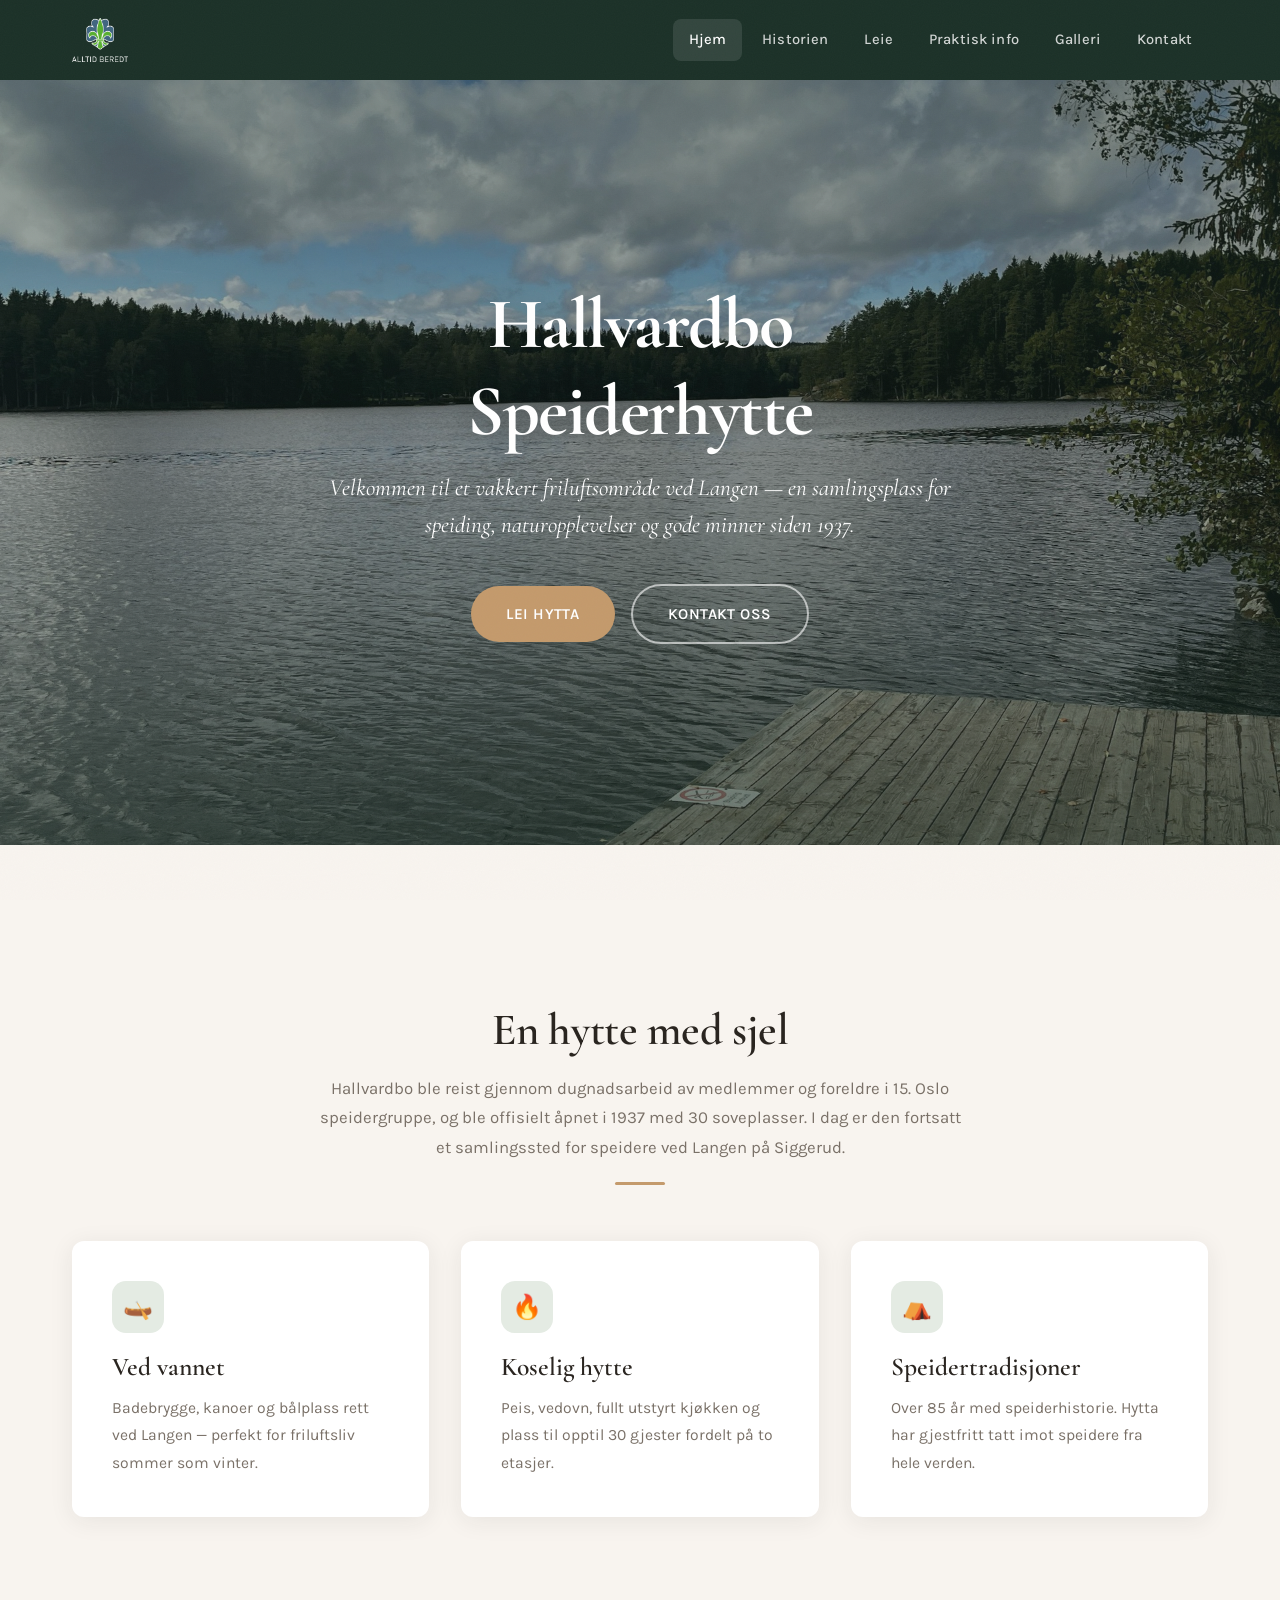
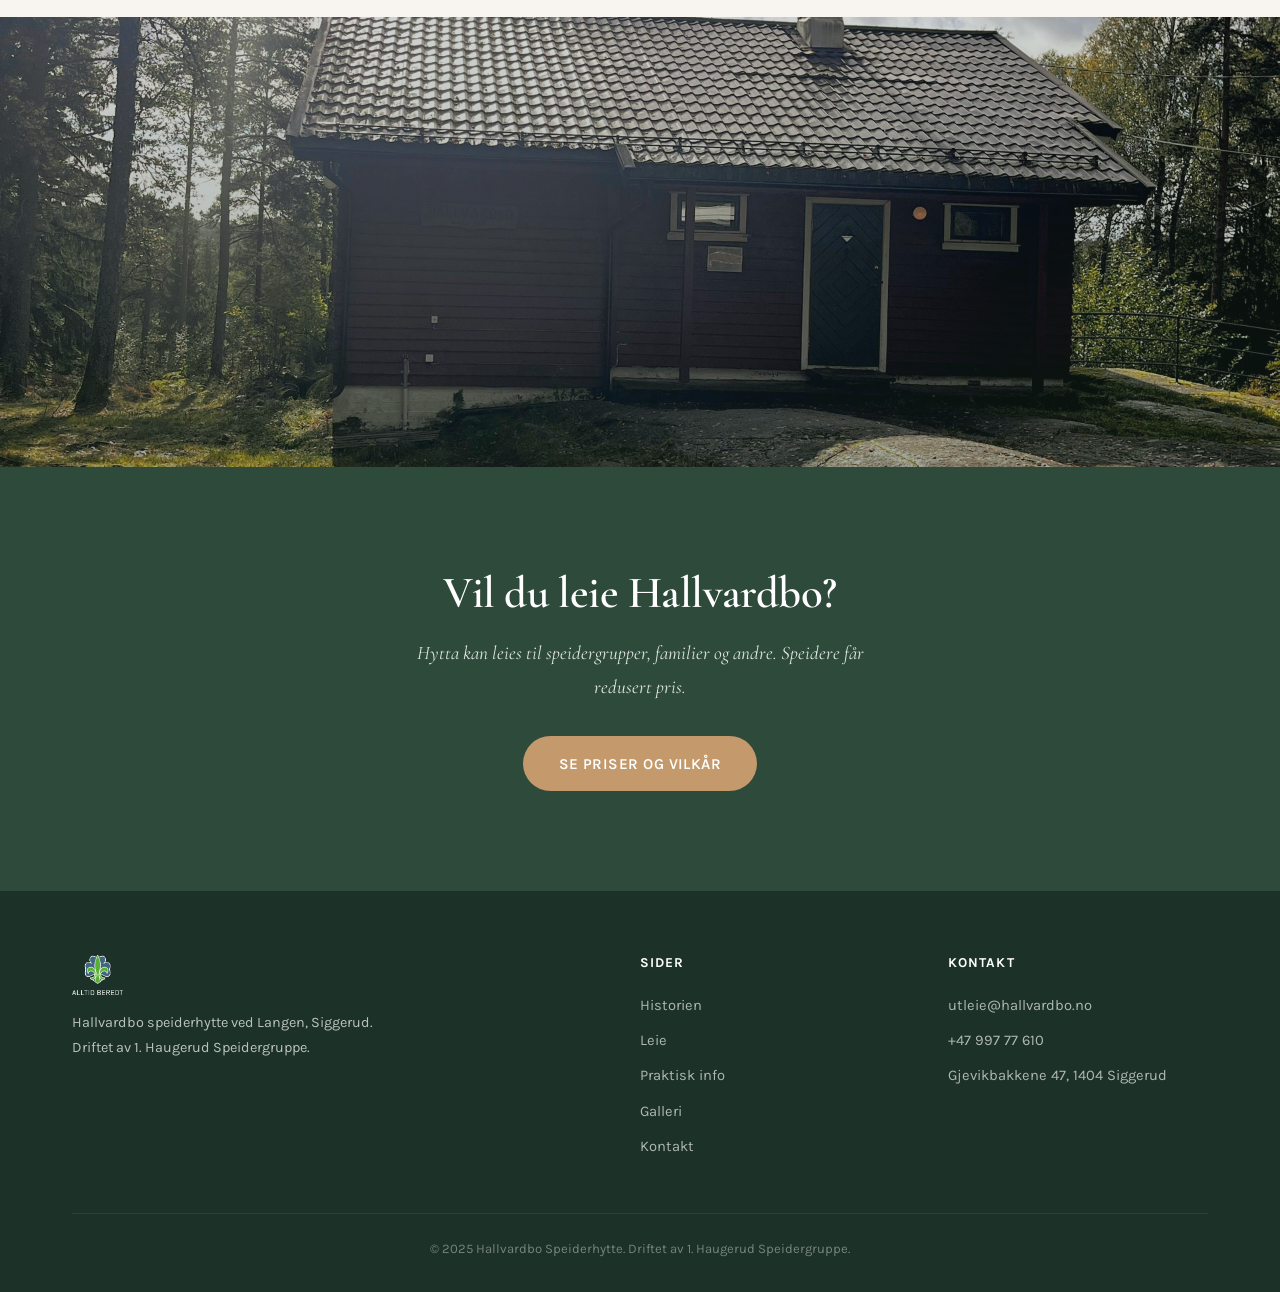
==== index.html @ 91730b1a "Initial commit: Hallvardbo speiderhytte static site Static HTML/CSS rebuild of hallvardbo.no with al" ====
<!DOCTYPE html>
<html lang="no">
<head>
  <meta charset="UTF-8">
  <meta name="viewport" content="width=device-width, initial-scale=1.0">
  <title>Hallvardbo Speiderhytte — Ved Langen, Siggerud</title>
  <meta name="description" content="Hallvardbo speiderhytte ligger i et vakkert friluftsområde ved Langen. Lei hytta til speidertur, familiesamling eller helgetur.">
  <link rel="stylesheet" href="css/style.css">
</head>
<body>

  <!-- HEADER -->
  <header class="header">
    <div class="header__inner">
      <a href="index.html"><img src="images/logo.png" alt="Hallvardbo Speiderhytte" class="header__logo"></a>
      <nav class="nav">
        <a href="index.html" class="active">Hjem</a>
        <a href="historien.html">Historien</a>
        <a href="leie.html">Leie</a>
        <a href="praktisk-info.html">Praktisk info</a>
        <a href="galleri.html">Galleri</a>
        <a href="kontakt.html">Kontakt</a>
      </nav>
      <button class="hamburger" aria-label="Meny">
        <span></span><span></span><span></span>
      </button>
    </div>
  </header>
  <nav class="mobile-nav">
    <a href="index.html" class="active">Hjem</a>
    <a href="historien.html">Historien</a>
    <a href="leie.html">Leie</a>
    <a href="praktisk-info.html">Praktisk info</a>
    <a href="galleri.html">Galleri</a>
    <a href="kontakt.html">Kontakt</a>
  </nav>

  <!-- HERO -->
  <section class="hero">
    <div class="hero__bg" style="background-image: url('images/brygge1.jpg')"></div>
    <div class="hero__content">
      <h1>Hallvardbo Speiderhytte</h1>
      <p class="hero__subtitle">Velkommen til et vakkert friluftsområde ved Langen — en samlingsplass for speiding, naturopplevelser og gode minner siden 1937.</p>
      <a href="leie.html" class="btn btn--primary">Lei hytta</a>
      <a href="kontakt.html" class="btn btn--outline" style="margin-left: 0.75rem;">Kontakt oss</a>
    </div>
  </section>

  <!-- WAVE -->
  <svg class="wave" viewBox="0 0 1440 60" preserveAspectRatio="none">
    <path d="M0,20 C360,55 720,0 1080,30 C1260,45 1380,10 1440,25 L1440,60 L0,60 Z" fill="var(--cream)"/>
  </svg>

  <!-- INTRO -->
  <section class="section section--cream">
    <div class="container">
      <div class="section-intro fade-up">
        <h2>En hytte med sjel</h2>
        <p>Hallvardbo ble reist gjennom dugnadsarbeid av medlemmer og foreldre i 15. Oslo speidergruppe, og ble offisielt åpnet i 1937 med 30 soveplasser. I dag er den fortsatt et samlingssted for speidere ved Langen på Siggerud.</p>
        <div class="divider"></div>
      </div>
      <div class="grid-3 stagger">
        <div class="card fade-up">
          <div class="card__icon">&#x1F6F6;</div>
          <h3>Ved vannet</h3>
          <p>Badebrygge, kanoer og bålplass rett ved Langen — perfekt for friluftsliv sommer som vinter.</p>
        </div>
        <div class="card fade-up">
          <div class="card__icon">&#x1F525;</div>
          <h3>Koselig hytte</h3>
          <p>Peis, vedovn, fullt utstyrt kjøkken og plass til opptil 30 gjester fordelt på to etasjer.</p>
        </div>
        <div class="card fade-up">
          <div class="card__icon">&#x26FA;</div>
          <h3>Speidertradisjoner</h3>
          <p>Over 85 år med speiderhistorie. Hytta har gjestfritt tatt imot speidere fra hele verden.</p>
        </div>
      </div>
    </div>
  </section>

  <!-- IMAGE BREAK -->
  <section style="position:relative; height:50vh; min-height:300px; overflow:hidden;">
    <div style="position:absolute; inset:0; background: url('images/forsiden.jpg') center/cover;"></div>
    <div style="position:absolute; inset:0; background: linear-gradient(180deg, rgba(28,49,40,0.2) 0%, rgba(28,49,40,0.4) 100%);"></div>
  </section>

  <!-- CTA -->
  <section class="section section--forest">
    <div class="container text-center">
      <div class="fade-up">
        <h2 style="margin-bottom: 1rem;">Vil du leie Hallvardbo?</h2>
        <p class="serif-italic" style="font-size: 1.2rem; opacity: 0.85; margin-bottom: 2rem; max-width: 500px; margin-left: auto; margin-right: auto;">Hytta kan leies til speidergrupper, familier og andre. Speidere får redusert pris.</p>
        <a href="leie.html" class="btn btn--primary">Se priser og vilkår</a>
      </div>
    </div>
  </section>

  <!-- FOOTER -->
  <footer class="footer">
    <div class="container">
      <div class="footer__inner">
        <div class="footer__brand">
          <img src="images/logo.png" alt="Hallvardbo">
          <p>Hallvardbo speiderhytte ved Langen, Siggerud. Driftet av 1. Haugerud Speidergruppe.</p>
        </div>
        <div>
          <h4>Sider</h4>
          <a href="historien.html">Historien</a>
          <a href="leie.html">Leie</a>
          <a href="praktisk-info.html">Praktisk info</a>
          <a href="galleri.html">Galleri</a>
          <a href="kontakt.html">Kontakt</a>
        </div>
        <div>
          <h4>Kontakt</h4>
          <a href="mailto:utleie@hallvardbo.no">utleie@hallvardbo.no</a>
          <a href="tel:+4799777610">+47 997 77 610</a>
          <a href="https://maps.google.com/?q=Gjevikbakkene+47,+1404+Siggerud,+Norge" target="_blank">Gjevikbakkene 47, 1404 Siggerud</a>
        </div>
      </div>
      <div class="footer__bottom">
        &copy; 2025 Hallvardbo Speiderhytte. Driftet av 1. Haugerud Speidergruppe.
      </div>
    </div>
  </footer>

  <script src="js/main.js"></script>
</body>
</html>
---- css/style.css ----
@import url('https://fonts.googleapis.com/css2?family=Cormorant+Garamond:ital,wght@0,400;0,500;0,600;0,700;1,400;1,500&family=Karla:wght@400;500;600;700&display=swap');

/* =============================
   VARIABLES
   ============================= */
:root {
  --forest: #2D4A3B;
  --forest-deep: #1C3128;
  --forest-light: #4A7D60;
  --amber: #C49A6C;
  --gold: #B89358;
  --bark: #4A3728;
  --cream: #F8F4EF;
  --cream-dark: #EDE6DC;
  --sage: #E4EBE3;
  --text: #2A2520;
  --text-muted: #7A7168;
  --white: #FFFFFF;
  --header-h: 80px;
  --max-w: 1200px;
  --radius: 12px;
  --shadow: 0 4px 24px rgba(42,37,32,0.08);
  --shadow-lg: 0 12px 48px rgba(42,37,32,0.14);
  --ease: cubic-bezier(0.4, 0, 0.2, 1);
}

/* =============================
   RESET & BASE
   ============================= */
*, *::before, *::after { margin: 0; padding: 0; box-sizing: border-box; }

html { scroll-behavior: smooth; scroll-padding-top: var(--header-h); }

body {
  font-family: 'Karla', sans-serif;
  font-size: 1.05rem;
  line-height: 1.75;
  color: var(--text);
  background: var(--cream);
  -webkit-font-smoothing: antialiased;
  overflow-x: hidden;
}

/* Subtle grain texture overlay */
body::after {
  content: '';
  position: fixed;
  inset: 0;
  pointer-events: none;
  z-index: 9999;
  opacity: 0.025;
  background-image: url("data:image/svg+xml,%3Csvg viewBox='0 0 256 256' xmlns='http://www.w3.org/2000/svg'%3E%3Cfilter id='n'%3E%3CfeTurbulence type='fractalNoise' baseFrequency='0.9' numOctaves='4' stitchTiles='stitch'/%3E%3C/filter%3E%3Crect width='100%25' height='100%25' filter='url(%23n)'/%3E%3C/svg%3E");
  background-repeat: repeat;
  background-size: 256px 256px;
}

img { max-width: 100%; height: auto; display: block; }
a { color: inherit; text-decoration: none; }
ul { list-style: none; }

/* =============================
   TYPOGRAPHY
   ============================= */
h1, h2, h3, h4 {
  font-family: 'Cormorant Garamond', serif;
  font-weight: 600;
  line-height: 1.2;
  color: var(--text);
}
h1 { font-size: clamp(2.4rem, 5vw, 4rem); letter-spacing: -0.02em; }
h2 { font-size: clamp(1.8rem, 3.5vw, 2.8rem); letter-spacing: -0.01em; }
h3 { font-size: clamp(1.3rem, 2vw, 1.6rem); }
h4 { font-size: 1.15rem; font-weight: 700; }

p + p { margin-top: 1em; }

.serif-italic {
  font-family: 'Cormorant Garamond', serif;
  font-style: italic;
  font-weight: 400;
}

/* =============================
   LAYOUT
   ============================= */
.container {
  width: 100%;
  max-width: var(--max-w);
  margin: 0 auto;
  padding: 0 2rem;
}

.section {
  padding: 100px 0;
}
.section--sage { background: var(--sage); }
.section--cream { background: var(--cream); }
.section--cream-dark { background: var(--cream-dark); }
.section--forest {
  background: var(--forest);
  color: var(--white);
}
.section--forest h2,
.section--forest h3,
.section--forest h4 { color: var(--white); }

.text-center { text-align: center; }

.grid-2 {
  display: grid;
  grid-template-columns: repeat(2, 1fr);
  gap: 2.5rem;
}
.grid-3 {
  display: grid;
  grid-template-columns: repeat(3, 1fr);
  gap: 2rem;
}

/* =============================
   HEADER & NAV
   ============================= */
.header {
  position: fixed;
  top: 0;
  left: 0;
  right: 0;
  height: var(--header-h);
  background: var(--forest-deep);
  z-index: 1000;
  transition: box-shadow 0.3s var(--ease);
}
.header.scrolled {
  box-shadow: 0 2px 20px rgba(0,0,0,0.15);
}
.header__inner {
  max-width: var(--max-w);
  margin: 0 auto;
  padding: 0 2rem;
  height: 100%;
  display: flex;
  align-items: center;
  justify-content: space-between;
}
.header__logo {
  height: 44px;
  width: auto;
  flex-shrink: 0;
}
.nav { display: flex; align-items: center; gap: 0.25rem; }
.nav a {
  color: rgba(255,255,255,0.8);
  font-size: 0.92rem;
  font-weight: 500;
  padding: 0.5rem 1rem;
  border-radius: 8px;
  transition: all 0.25s var(--ease);
  letter-spacing: 0.01em;
}
.nav a:hover,
.nav a.active {
  color: var(--white);
  background: rgba(255,255,255,0.1);
}

/* Hamburger */
.hamburger {
  display: none;
  flex-direction: column;
  gap: 5px;
  background: none;
  border: none;
  cursor: pointer;
  padding: 8px;
  z-index: 1001;
}
.hamburger span {
  display: block;
  width: 24px;
  height: 2px;
  background: var(--white);
  border-radius: 2px;
  transition: all 0.3s var(--ease);
  transform-origin: center;
}
.hamburger.open span:nth-child(1) { transform: rotate(45deg) translate(5px, 5px); }
.hamburger.open span:nth-child(2) { opacity: 0; }
.hamburger.open span:nth-child(3) { transform: rotate(-45deg) translate(5px, -5px); }

/* Mobile nav */
.mobile-nav {
  display: none;
  position: fixed;
  top: var(--header-h);
  left: 0;
  right: 0;
  background: var(--forest-deep);
  padding: 1rem 2rem 2rem;
  transform: translateY(-100%);
  opacity: 0;
  transition: all 0.35s var(--ease);
  z-index: 999;
}
.mobile-nav.open {
  transform: translateY(0);
  opacity: 1;
}
.mobile-nav a {
  display: block;
  color: rgba(255,255,255,0.85);
  font-size: 1.05rem;
  font-weight: 500;
  padding: 0.75rem 0;
  border-bottom: 1px solid rgba(255,255,255,0.08);
  transition: color 0.2s;
}
.mobile-nav a:hover,
.mobile-nav a.active { color: var(--white); }

/* =============================
   HERO
   ============================= */
.hero {
  position: relative;
  height: 85vh;
  min-height: 500px;
  max-height: 900px;
  display: flex;
  align-items: center;
  justify-content: center;
  text-align: center;
  margin-top: var(--header-h);
  overflow: hidden;
}
.hero__bg {
  position: absolute;
  inset: 0;
  background-size: cover;
  background-position: center;
  transition: transform 8s linear;
}
.hero::after {
  content: '';
  position: absolute;
  inset: 0;
  background: linear-gradient(
    180deg,
    rgba(28,49,40,0.55) 0%,
    rgba(28,49,40,0.35) 50%,
    rgba(28,49,40,0.65) 100%
  );
}
.hero__content {
  position: relative;
  z-index: 2;
  color: var(--white);
  max-width: 700px;
  padding: 0 2rem;
}
.hero__content h1 {
  color: var(--white);
  font-size: clamp(2.6rem, 6vw, 4.5rem);
  margin-bottom: 1rem;
  font-weight: 700;
  text-shadow: 0 2px 30px rgba(0,0,0,0.3);
}
.hero__subtitle {
  font-size: clamp(1.05rem, 2vw, 1.3rem);
  opacity: 0.92;
  line-height: 1.6;
  margin-bottom: 2.5rem;
  font-family: 'Cormorant Garamond', serif;
  font-style: italic;
  font-weight: 400;
  font-size: clamp(1.15rem, 2.2vw, 1.45rem);
}

/* Page header (subpages) */
.page-header {
  position: relative;
  height: 45vh;
  min-height: 320px;
  max-height: 500px;
  display: flex;
  align-items: center;
  justify-content: center;
  text-align: center;
  margin-top: var(--header-h);
  overflow: hidden;
}
.page-header .hero__bg { position: absolute; inset: 0; background-size: cover; background-position: center; }
.page-header::after {
  content: '';
  position: absolute;
  inset: 0;
  background: linear-gradient(180deg, rgba(28,49,40,0.5) 0%, rgba(28,49,40,0.7) 100%);
}
.page-header__content {
  position: relative;
  z-index: 2;
  color: var(--white);
}
.page-header__content h1 {
  color: var(--white);
  text-shadow: 0 2px 30px rgba(0,0,0,0.2);
}

/* =============================
   BUTTONS
   ============================= */
.btn {
  display: inline-flex;
  align-items: center;
  gap: 0.5rem;
  font-family: 'Karla', sans-serif;
  font-weight: 600;
  font-size: 0.95rem;
  letter-spacing: 0.03em;
  padding: 0.9rem 2.2rem;
  border-radius: 50px;
  border: none;
  cursor: pointer;
  transition: all 0.3s var(--ease);
  text-transform: uppercase;
}
.btn--primary {
  background: var(--amber);
  color: var(--white);
}
.btn--primary:hover {
  background: var(--gold);
  transform: translateY(-2px);
  box-shadow: 0 6px 24px rgba(184,147,88,0.35);
}
.btn--outline {
  background: transparent;
  color: var(--white);
  border: 2px solid rgba(255,255,255,0.6);
}
.btn--outline:hover {
  background: rgba(255,255,255,0.1);
  border-color: var(--white);
}
.btn--forest {
  background: var(--forest);
  color: var(--white);
}
.btn--forest:hover {
  background: var(--forest-deep);
  transform: translateY(-2px);
  box-shadow: 0 6px 24px rgba(45,74,59,0.3);
}

/* =============================
   WAVE DIVIDER
   ============================= */
.wave {
  display: block;
  width: 100%;
  height: 60px;
  margin-top: -1px;
}
.wave--flip {
  transform: scaleY(-1);
  margin-bottom: -1px;
  margin-top: 0;
}

/* =============================
   CARDS
   ============================= */
.card {
  background: var(--white);
  border-radius: var(--radius);
  padding: 2.5rem;
  box-shadow: var(--shadow);
  transition: all 0.35s var(--ease);
}
.card:hover {
  box-shadow: var(--shadow-lg);
  transform: translateY(-4px);
}
.card__icon {
  width: 52px;
  height: 52px;
  border-radius: 14px;
  background: var(--sage);
  display: flex;
  align-items: center;
  justify-content: center;
  font-size: 1.5rem;
  margin-bottom: 1.2rem;
  color: var(--forest);
}
.card h3 { margin-bottom: 0.75rem; }
.card p { color: var(--text-muted); font-size: 0.98rem; }

/* =============================
   PRICING
   ============================= */
.pricing-card {
  background: var(--white);
  border-radius: var(--radius);
  overflow: hidden;
  box-shadow: var(--shadow);
  transition: all 0.35s var(--ease);
}
.pricing-card:hover {
  box-shadow: var(--shadow-lg);
  transform: translateY(-4px);
}
.pricing-card--featured {
  border: 2px solid var(--forest);
  position: relative;
}
.pricing-card__badge {
  position: absolute;
  top: 1.2rem;
  right: 1.2rem;
  background: var(--forest);
  color: var(--white);
  font-size: 0.75rem;
  font-weight: 700;
  letter-spacing: 0.05em;
  text-transform: uppercase;
  padding: 0.3rem 0.9rem;
  border-radius: 50px;
}
.pricing-card__header {
  padding: 2.5rem 2.5rem 1.5rem;
}
.pricing-card__header h3 {
  margin-bottom: 0.5rem;
}
.pricing-card__header p {
  color: var(--text-muted);
  font-size: 0.92rem;
}
.pricing-card__body {
  padding: 0 2.5rem 2.5rem;
}
.price-row {
  display: flex;
  justify-content: space-between;
  align-items: center;
  padding: 0.85rem 0;
  border-bottom: 1px solid rgba(0,0,0,0.06);
}
.price-row:last-child { border-bottom: none; }
.price-row span:first-child { color: var(--text-muted); font-size: 0.95rem; }
.price-row strong {
  font-size: 1.1rem;
  color: var(--text);
  font-weight: 700;
}

/* =============================
   FEATURE LIST
   ============================= */
.feature-list {
  display: grid;
  grid-template-columns: repeat(auto-fit, minmax(260px, 1fr));
  gap: 1.5rem;
}
.feature-item {
  display: flex;
  align-items: flex-start;
  gap: 1rem;
  padding: 1.25rem;
  border-radius: var(--radius);
  background: var(--white);
  transition: box-shadow 0.3s var(--ease);
}
.feature-item:hover { box-shadow: var(--shadow); }
.feature-item__icon {
  flex-shrink: 0;
  width: 40px;
  height: 40px;
  border-radius: 10px;
  background: var(--sage);
  display: flex;
  align-items: center;
  justify-content: center;
  font-size: 1.1rem;
  color: var(--forest);
}
.feature-item h4 { margin-bottom: 0.25rem; }
.feature-item p { font-size: 0.9rem; color: var(--text-muted); line-height: 1.5; }

/* =============================
   TIMELINE (History)
   ============================= */
.timeline {
  position: relative;
  max-width: 800px;
  margin: 0 auto;
  padding-left: 3rem;
}
.timeline::before {
  content: '';
  position: absolute;
  left: 0;
  top: 0;
  bottom: 0;
  width: 2px;
  background: linear-gradient(180deg, var(--amber), var(--forest-light));
}
.timeline__item {
  position: relative;
  padding-bottom: 3rem;
}
.timeline__item:last-child { padding-bottom: 0; }
.timeline__item::before {
  content: '';
  position: absolute;
  left: -3rem;
  top: 0.35rem;
  width: 12px;
  height: 12px;
  border-radius: 50%;
  background: var(--amber);
  border: 3px solid var(--cream);
  transform: translateX(-5px);
}
.timeline__year {
  font-family: 'Cormorant Garamond', serif;
  font-weight: 700;
  font-size: 1.5rem;
  color: var(--forest);
  margin-bottom: 0.5rem;
}
.timeline__text {
  color: var(--text-muted);
  line-height: 1.7;
}

/* =============================
   CONTACT
   ============================= */
.contact-grid {
  display: grid;
  grid-template-columns: repeat(auto-fit, minmax(280px, 1fr));
  gap: 1.5rem;
}
.contact-card {
  background: var(--white);
  border-radius: var(--radius);
  padding: 2rem;
  box-shadow: var(--shadow);
  text-align: center;
  transition: all 0.35s var(--ease);
}
.contact-card:hover {
  box-shadow: var(--shadow-lg);
  transform: translateY(-3px);
}
.contact-card__role {
  font-size: 0.8rem;
  font-weight: 700;
  text-transform: uppercase;
  letter-spacing: 0.08em;
  color: var(--forest);
  margin-bottom: 0.5rem;
}
.contact-card__name {
  font-family: 'Cormorant Garamond', serif;
  font-size: 1.35rem;
  font-weight: 600;
  margin-bottom: 0.75rem;
}
.contact-card a {
  display: block;
  color: var(--text-muted);
  font-size: 0.9rem;
  padding: 0.15rem 0;
  transition: color 0.2s;
}
.contact-card a:hover { color: var(--forest); }

/* =============================
   GALLERY
   ============================= */
.gallery-grid {
  display: grid;
  grid-template-columns: repeat(auto-fill, minmax(300px, 1fr));
  gap: 1rem;
}
.gallery-item {
  position: relative;
  border-radius: var(--radius);
  overflow: hidden;
  cursor: pointer;
  aspect-ratio: 4/3;
}
.gallery-item img {
  width: 100%;
  height: 100%;
  object-fit: cover;
  transition: transform 0.6s var(--ease);
}
.gallery-item:hover img { transform: scale(1.05); }
.gallery-item__overlay {
  position: absolute;
  inset: 0;
  background: linear-gradient(180deg, transparent 50%, rgba(28,49,40,0.7) 100%);
  opacity: 0;
  transition: opacity 0.3s var(--ease);
  display: flex;
  align-items: flex-end;
  padding: 1.25rem;
}
.gallery-item:hover .gallery-item__overlay { opacity: 1; }
.gallery-item__overlay span {
  color: var(--white);
  font-size: 0.92rem;
  font-weight: 500;
}

/* Lightbox */
.lightbox {
  position: fixed;
  inset: 0;
  background: rgba(0,0,0,0.92);
  z-index: 10000;
  display: flex;
  align-items: center;
  justify-content: center;
  opacity: 0;
  visibility: hidden;
  transition: all 0.35s var(--ease);
  backdrop-filter: blur(10px);
}
.lightbox.open {
  opacity: 1;
  visibility: visible;
}
.lightbox img {
  max-width: 90vw;
  max-height: 85vh;
  object-fit: contain;
  border-radius: 8px;
  box-shadow: 0 20px 60px rgba(0,0,0,0.5);
  transform: scale(0.9);
  transition: transform 0.35s var(--ease);
}
.lightbox.open img { transform: scale(1); }
.lightbox__close {
  position: absolute;
  top: 1.5rem;
  right: 1.5rem;
  width: 48px;
  height: 48px;
  background: rgba(255,255,255,0.1);
  border: none;
  border-radius: 50%;
  color: white;
  font-size: 1.5rem;
  cursor: pointer;
  display: flex;
  align-items: center;
  justify-content: center;
  transition: background 0.2s;
}
.lightbox__close:hover { background: rgba(255,255,255,0.2); }
.lightbox__nav {
  position: absolute;
  top: 50%;
  transform: translateY(-50%);
  width: 52px;
  height: 52px;
  background: rgba(255,255,255,0.1);
  border: none;
  border-radius: 50%;
  color: white;
  font-size: 1.3rem;
  cursor: pointer;
  display: flex;
  align-items: center;
  justify-content: center;
  transition: background 0.2s;
}
.lightbox__nav:hover { background: rgba(255,255,255,0.2); }
.lightbox__nav--prev { left: 1.5rem; }
.lightbox__nav--next { right: 1.5rem; }
.lightbox__caption {
  position: absolute;
  bottom: 1.5rem;
  left: 50%;
  transform: translateX(-50%);
  color: rgba(255,255,255,0.8);
  font-size: 0.95rem;
  text-align: center;
  max-width: 600px;
}

/* =============================
   DIRECTIONS (Practical info)
   ============================= */
.directions-box {
  background: var(--white);
  border-radius: var(--radius);
  padding: 2.5rem;
  box-shadow: var(--shadow);
  margin-bottom: 2rem;
}
.directions-box h3 { margin-bottom: 1rem; }
.directions-box p,
.directions-box li {
  color: var(--text-muted);
  font-size: 0.98rem;
  line-height: 1.7;
}
.directions-box ol {
  padding-left: 1.5rem;
  list-style: decimal;
}
.directions-box ol li { padding: 0.25rem 0; }

/* =============================
   TERMS
   ============================= */
.terms-list li {
  position: relative;
  padding-left: 1.5rem;
  margin-bottom: 0.6rem;
  color: var(--text-muted);
  font-size: 0.95rem;
}
.terms-list li::before {
  content: '';
  position: absolute;
  left: 0;
  top: 0.6rem;
  width: 6px;
  height: 6px;
  border-radius: 50%;
  background: var(--amber);
}

/* =============================
   SECTION INTRO
   ============================= */
.section-intro {
  max-width: 650px;
  margin: 0 auto 3.5rem;
  text-align: center;
}
.section-intro h2 { margin-bottom: 1rem; }
.section-intro p { color: var(--text-muted); font-size: 1.05rem; }
.section-intro .divider {
  width: 50px;
  height: 3px;
  background: var(--amber);
  border-radius: 3px;
  margin: 1.25rem auto 0;
}

/* =============================
   FOOTER
   ============================= */
.footer {
  background: var(--forest-deep);
  color: rgba(255,255,255,0.7);
  padding: 4rem 0 2rem;
}
.footer__inner {
  display: grid;
  grid-template-columns: 2fr 1fr 1fr;
  gap: 3rem;
  margin-bottom: 3rem;
}
.footer__brand img {
  height: 40px;
  margin-bottom: 1rem;
}
.footer__brand p {
  font-size: 0.9rem;
  line-height: 1.7;
  max-width: 320px;
}
.footer h4 {
  color: var(--white);
  font-family: 'Karla', sans-serif;
  font-size: 0.85rem;
  font-weight: 700;
  text-transform: uppercase;
  letter-spacing: 0.08em;
  margin-bottom: 1rem;
}
.footer a {
  display: block;
  color: rgba(255,255,255,0.65);
  font-size: 0.92rem;
  padding: 0.3rem 0;
  transition: color 0.2s;
}
.footer a:hover { color: var(--white); }
.footer__bottom {
  border-top: 1px solid rgba(255,255,255,0.08);
  padding-top: 1.5rem;
  font-size: 0.82rem;
  text-align: center;
  color: rgba(255,255,255,0.4);
}

/* =============================
   ANIMATIONS
   ============================= */
.fade-up {
  opacity: 0;
  transform: translateY(30px);
  transition: opacity 0.7s var(--ease), transform 0.7s var(--ease);
}
.fade-up.visible {
  opacity: 1;
  transform: translateY(0);
}
/* Stagger children */
.stagger > .fade-up:nth-child(1) { transition-delay: 0s; }
.stagger > .fade-up:nth-child(2) { transition-delay: 0.1s; }
.stagger > .fade-up:nth-child(3) { transition-delay: 0.2s; }
.stagger > .fade-up:nth-child(4) { transition-delay: 0.3s; }
.stagger > .fade-up:nth-child(5) { transition-delay: 0.4s; }
.stagger > .fade-up:nth-child(6) { transition-delay: 0.5s; }

/* Hero entrance */
.hero__content h1,
.hero__content .hero__subtitle,
.hero__content .btn {
  opacity: 0;
  transform: translateY(20px);
  animation: heroIn 0.8s var(--ease) forwards;
}
.hero__content .hero__subtitle { animation-delay: 0.15s; }
.hero__content .btn { animation-delay: 0.3s; }

@keyframes heroIn {
  to { opacity: 1; transform: translateY(0); }
}

/* =============================
   RESPONSIVE
   ============================= */
@media (max-width: 900px) {
  :root { --header-h: 64px; }

  .nav { display: none; }
  .hamburger { display: flex; }
  .mobile-nav { display: block; }

  .section { padding: 60px 0; }

  .grid-2,
  .grid-3 {
    grid-template-columns: 1fr;
  }

  .footer__inner {
    grid-template-columns: 1fr;
    gap: 2rem;
  }

  .hero { height: 70vh; }
  .page-header { height: 35vh; min-height: 260px; }

  .timeline { padding-left: 2rem; }
  .timeline__item::before { left: -2rem; }

  .gallery-grid { grid-template-columns: repeat(auto-fill, minmax(250px, 1fr)); }

  .lightbox__nav--prev { left: 0.5rem; }
  .lightbox__nav--next { right: 0.5rem; }
}

@media (max-width: 500px) {
  .container { padding: 0 1.25rem; }
  .card { padding: 1.75rem; }
  .pricing-card__header { padding: 2rem 1.75rem 1rem; }
  .pricing-card__body { padding: 0 1.75rem 2rem; }
  .gallery-grid { grid-template-columns: 1fr; }
}

/* =============================
   UTILITY
   ============================= */
.mb-1 { margin-bottom: 1rem; }
.mb-2 { margin-bottom: 2rem; }
.mb-3 { margin-bottom: 3rem; }
.mb-4 { margin-bottom: 4rem; }
.mt-2 { margin-top: 2rem; }
.mt-3 { margin-top: 3rem; }
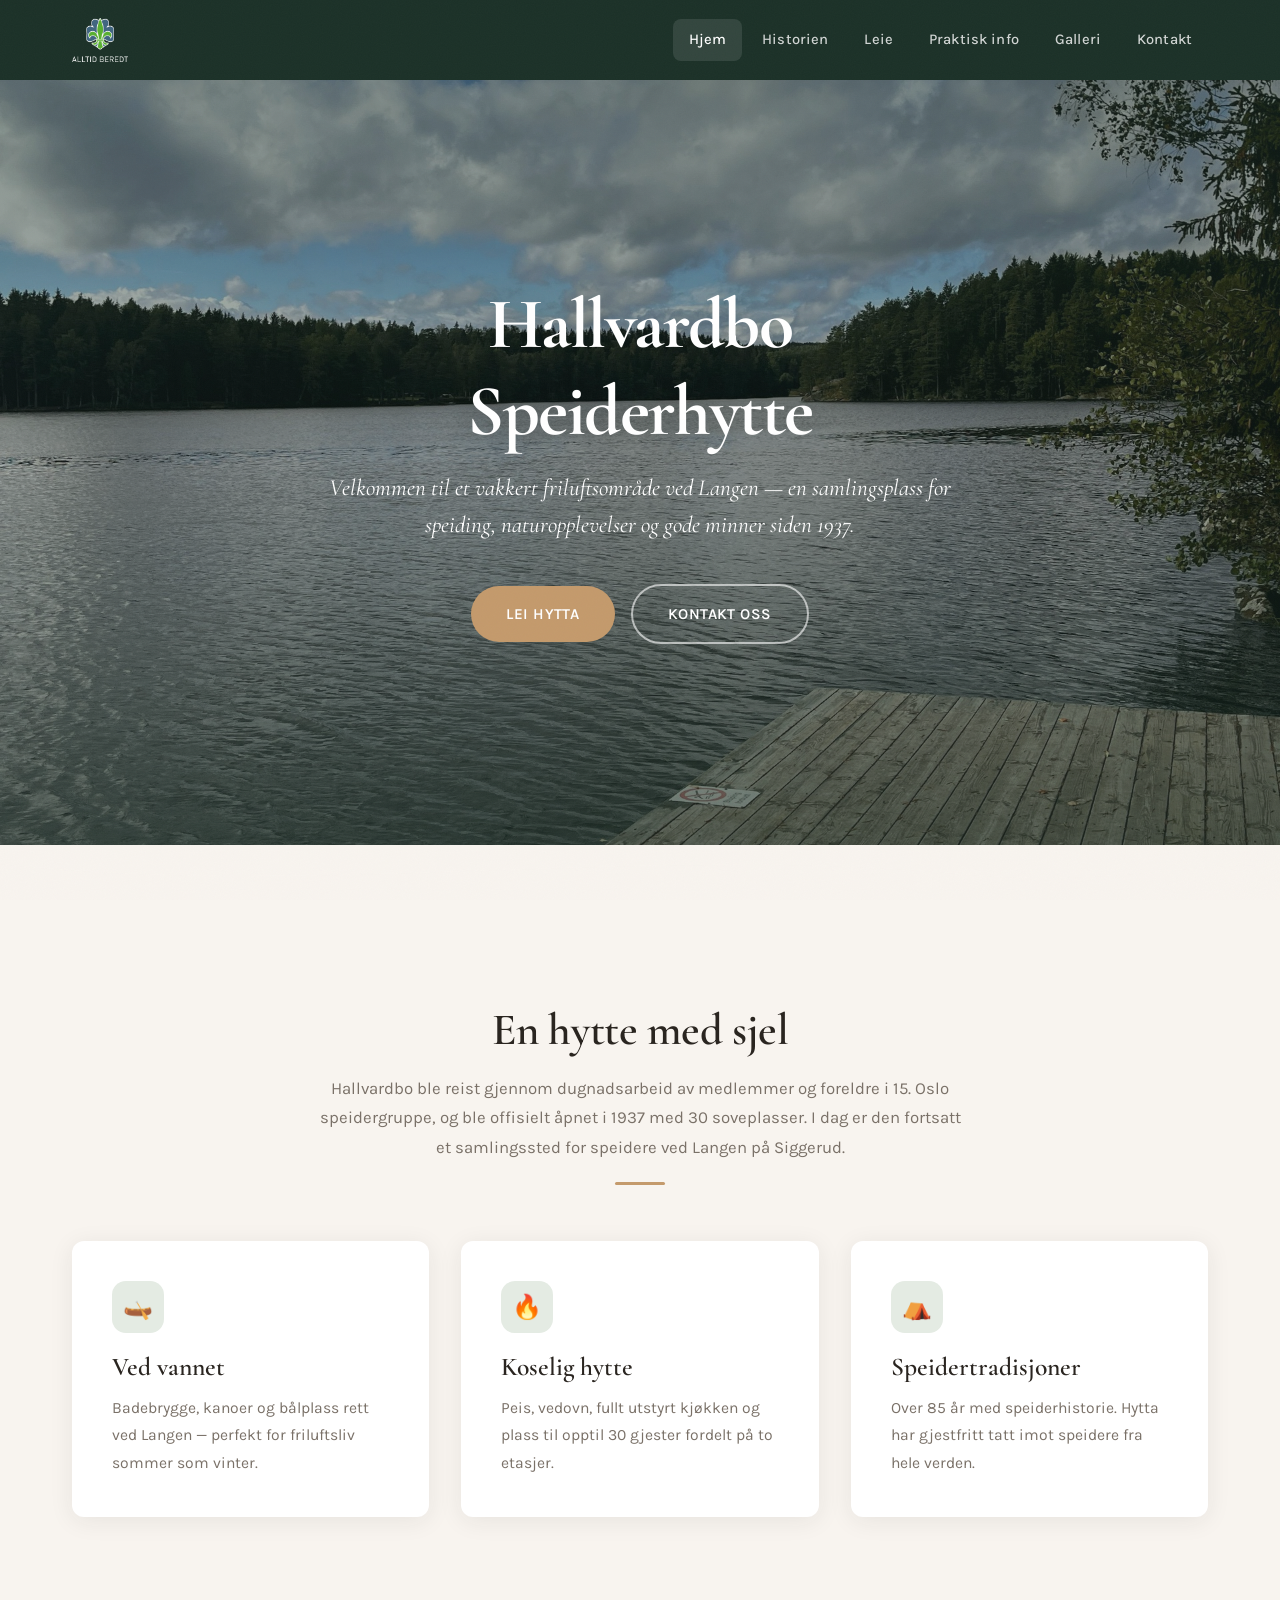
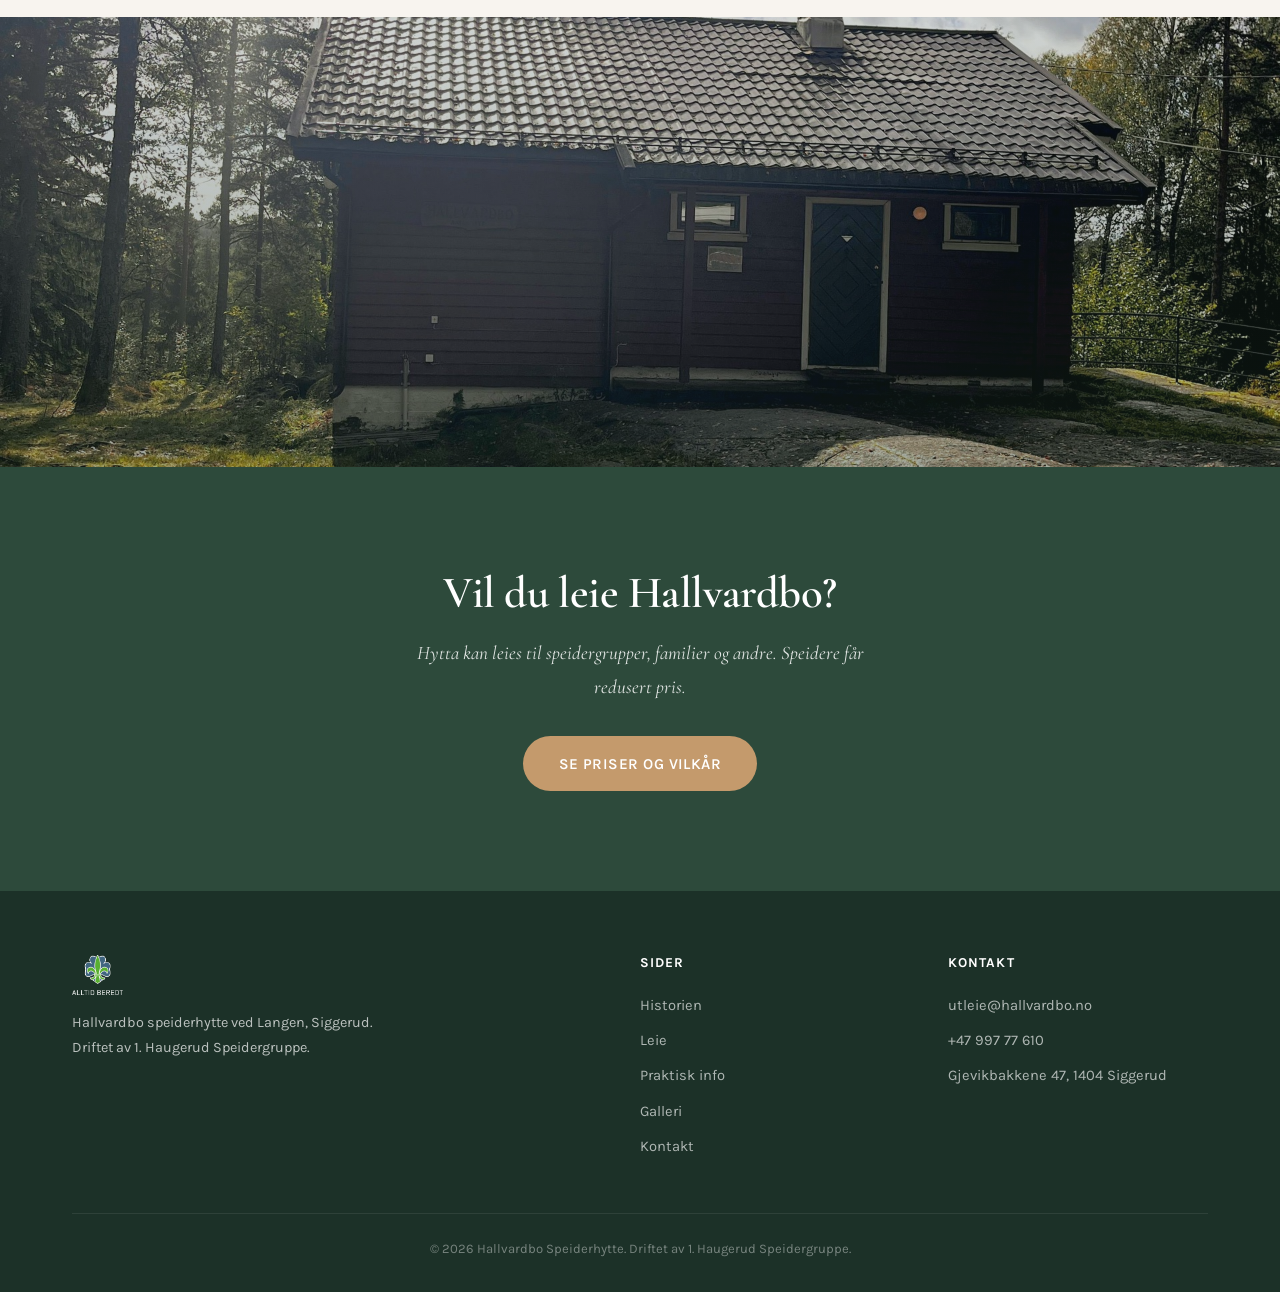
==== commit 18008c85: "Migrate to S3 + CloudFront serverless hosting - Add CloudFormation template (S3 bucket, CloudFront w" ====
--- a/index.html
+++ b/index.html
@@ -120,7 +120,7 @@
         </div>
       </div>
       <div class="footer__bottom">
-        &copy; 2025 Hallvardbo Speiderhytte. Driftet av 1. Haugerud Speidergruppe.
+        &copy; 2026 Hallvardbo Speiderhytte. Driftet av 1. Haugerud Speidergruppe.
       </div>
     </div>
   </footer>
